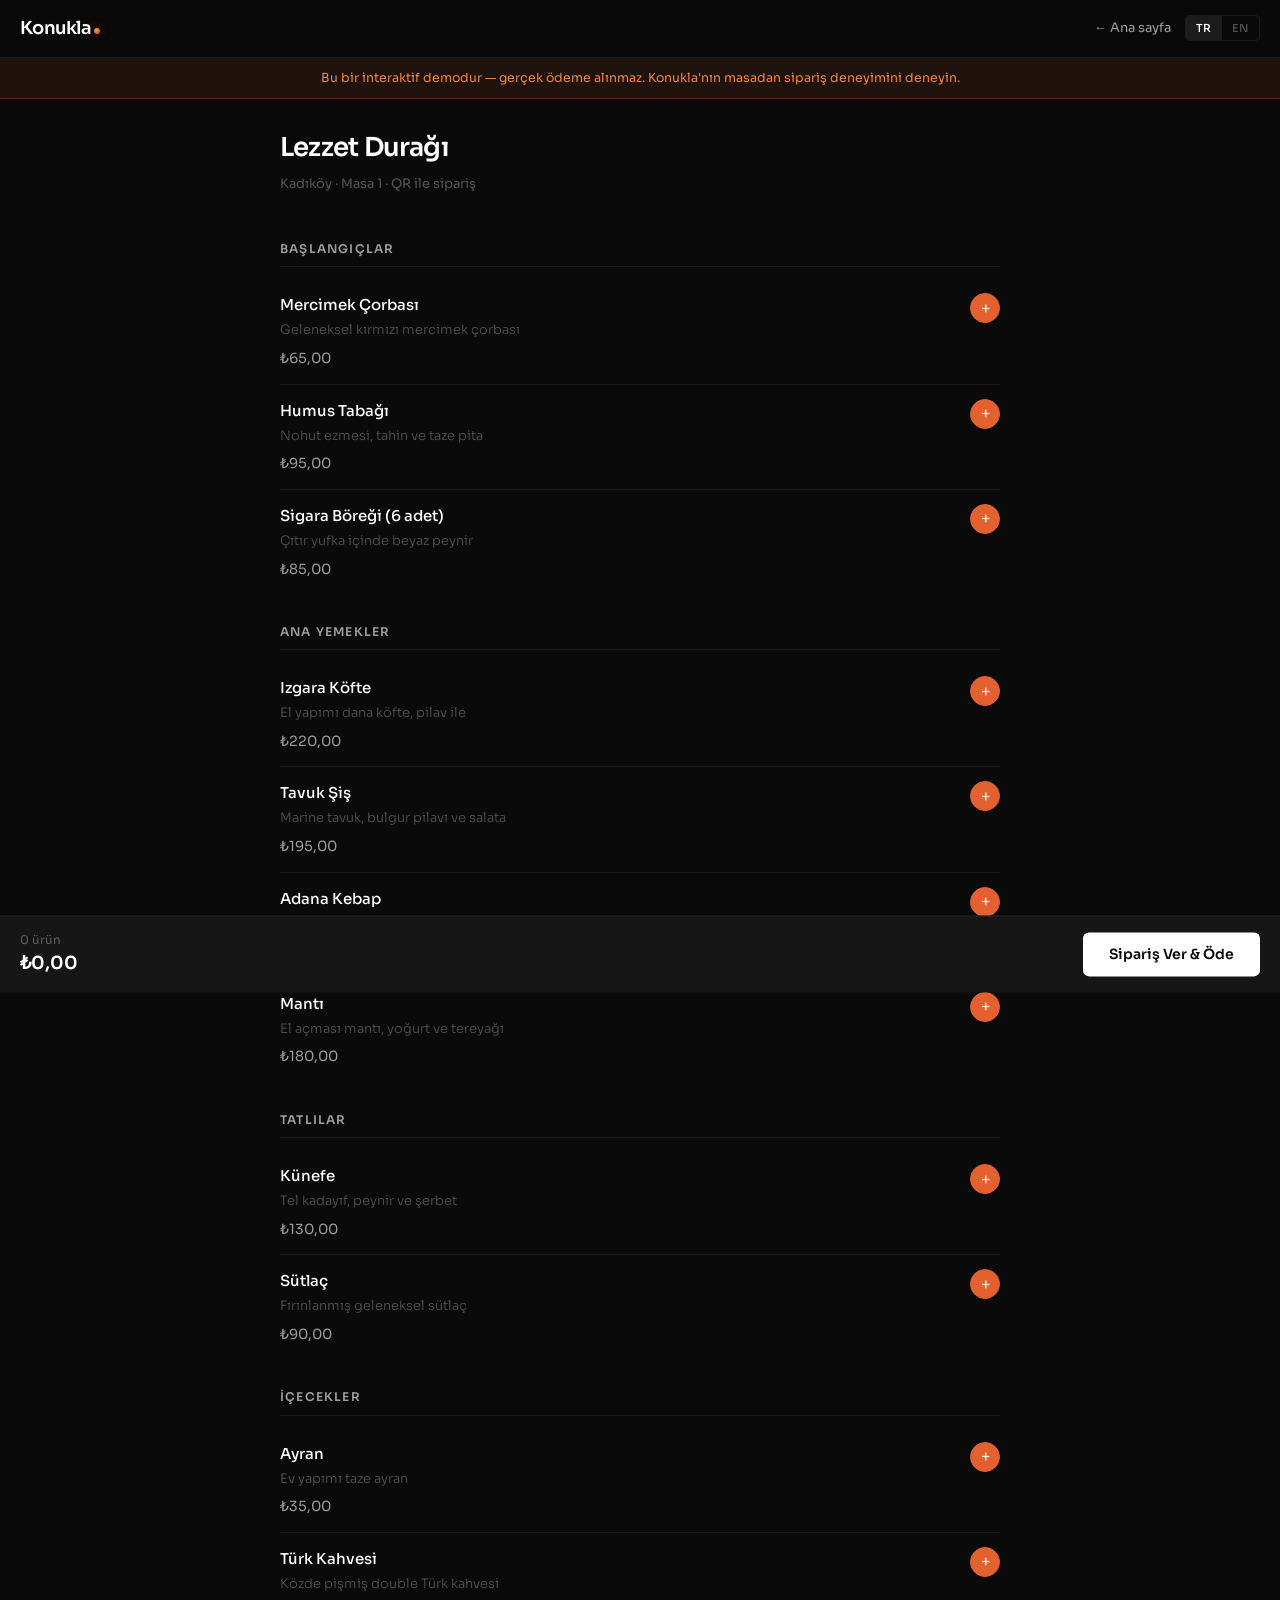
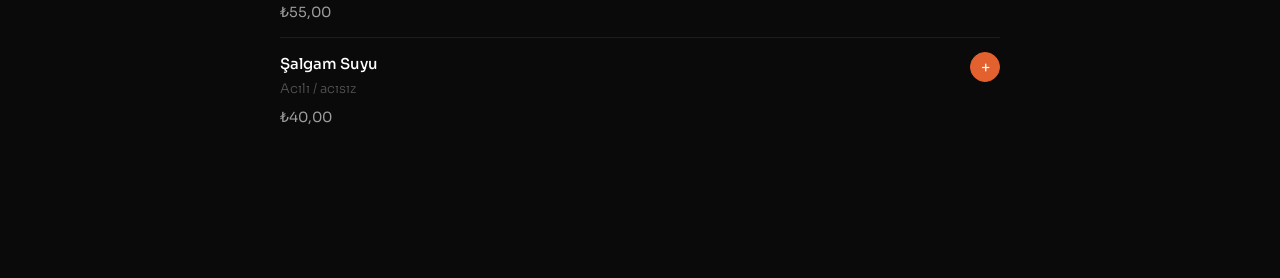
==== demo.html @ 65bc21c3 "feat: rebrand to orange-sphere theme + polish (logo, favicon, hero, CTAs) - New brand: orange accent" ====
<!DOCTYPE html>
<html lang="tr">
<head>
<meta charset="UTF-8">
<meta name="viewport" content="width=device-width, initial-scale=1.0">
<title>Demo Sipariş — Konukla</title>
<meta name="description" content="Konukla QR sipariş deneyimini canlı deneyin — menüye göz atın, sepete ekleyin, ödeme akışını görün.">
<link rel="icon" href="data:image/svg+xml,%3Csvg xmlns='http://www.w3.org/2000/svg' viewBox='0 0 100 100'%3E%3Cdefs%3E%3CradialGradient id='g' cx='40%25' cy='35%25'%3E%3Cstop offset='0%25' stop-color='%23F2A65A'/%3E%3Cstop offset='55%25' stop-color='%23E2612E'/%3E%3Cstop offset='100%25' stop-color='%23C9521F'/%3E%3C/radialGradient%3E%3C/defs%3E%3Crect width='100' height='100' rx='24' fill='%23241B16'/%3E%3Ccircle cx='50' cy='50' r='27' fill='url(%23g)'/%3E%3C/svg%3E">
<link rel="preconnect" href="https://fonts.googleapis.com">
<link href="https://fonts.googleapis.com/css2?family=Sora:wght@300;400;500;600&display=swap" rel="stylesheet">
<style>
  *, *::before, *::after { box-sizing: border-box; margin: 0; padding: 0; }
  :root {
    --bg:#0A0A0A; --bg-2:#111; --surface:#161616; --rule:rgba(255,255,255,0.08);
    --white:#fff; --off:rgba(255,255,255,0.6); --muted:rgba(255,255,255,0.30);
    --accent:#E2612E; --accent-l:#F0853F; --green:#28b463;
    --font:'Sora',-apple-system,sans-serif;
  }
  body { background:var(--bg); color:var(--white); font-family:var(--font); line-height:1.6; -webkit-font-smoothing:antialiased; padding-bottom:96px; }
  a { color:inherit; text-decoration:none; }
  .lang-hidden { display:none !important; }

  /* Top bar */
  .topbar { position:sticky; top:0; z-index:50; display:flex; align-items:center; justify-content:space-between; padding:14px 20px; background:rgba(10,10,10,0.92); backdrop-filter:blur(12px); border-bottom:1px solid var(--rule); }
  .topbar .brand { font-size:18px; font-weight:600; letter-spacing:-0.04em; }
  .topbar .brand::after { content:''; display:inline-block; width:6px; height:6px; border-radius:50%; margin-left:3px; background:radial-gradient(circle at 38% 32%, #F2A65A, #E2612E 55%, #C9521F); box-shadow:0 0 12px rgba(226,97,46,0.45); }
  .topbar .right { display:flex; align-items:center; gap:14px; }
  .topbar .home { font-size:13px; color:var(--off); }
  .lang-switcher { display:flex; border:1px solid var(--rule); border-radius:5px; overflow:hidden; }
  .lang-btn { padding:5px 10px; font-size:11px; font-weight:500; letter-spacing:.05em; cursor:pointer; color:var(--muted); background:transparent; border:none; font-family:var(--font); }
  .lang-btn.active { background:rgba(255,255,255,0.08); color:var(--white); }

  /* Demo banner */
  .demo-banner { background:rgba(226,97,46,0.10); border-bottom:1px solid rgba(226,97,46,0.3); color:var(--accent-l); font-size:12.5px; text-align:center; padding:10px 16px; font-weight:400; }

  /* Restaurant header */
  .resto { max-width:760px; margin:0 auto; padding:28px 20px 8px; }
  .resto h1 { font-size:26px; font-weight:600; letter-spacing:-0.03em; }
  .resto .meta { font-size:13px; color:var(--muted); margin-top:6px; }

  /* Menu */
  .menu { max-width:760px; margin:0 auto; padding:8px 20px 40px; }
  .cat { margin-top:28px; }
  .cat h2 { font-size:12px; font-weight:600; letter-spacing:.1em; text-transform:uppercase; color:var(--off); margin-bottom:12px; padding-bottom:8px; border-bottom:1px solid var(--rule); }
  .item { display:flex; align-items:flex-start; justify-content:space-between; gap:16px; padding:14px 0; border-bottom:1px solid var(--rule); }
  .item:last-child { border-bottom:none; }
  .item-info { flex:1; min-width:0; }
  .item-name { font-size:15px; font-weight:500; }
  .item-desc { font-size:13px; color:var(--muted); font-weight:300; margin-top:3px; }
  .item-price { font-size:14px; color:var(--off); margin-top:6px; }
  .item-add { display:flex; align-items:center; gap:8px; flex-shrink:0; }
  .qty-btn { width:30px; height:30px; border-radius:50%; border:1px solid var(--rule); background:transparent; color:var(--white); font-size:16px; cursor:pointer; display:flex; align-items:center; justify-content:center; transition:all .15s; font-family:var(--font); }
  .qty-btn:hover { border-color:var(--accent-l); color:var(--accent-l); }
  .qty-btn.add { background:var(--accent); border-color:var(--accent); }
  .qty-btn.add:hover { background:var(--accent-l); color:#fff; }
  .qty-val { min-width:18px; text-align:center; font-size:14px; font-weight:500; }
  .qty-zero .qty-val, .qty-zero .qty-minus { display:none; }

  /* Cart bar */
  .cartbar { position:fixed; bottom:0; left:0; right:0; z-index:60; background:var(--surface); border-top:1px solid var(--rule); padding:14px 20px; display:flex; align-items:center; justify-content:space-between; gap:16px; transform:translateY(120%); transition:transform .3s ease; }
  .cartbar.show { transform:translateY(0); }
  .cart-summary { font-size:14px; }
  .cart-summary .count { color:var(--muted); font-size:12px; }
  .cart-summary .total { font-size:18px; font-weight:600; }
  .btn-pay { background:var(--white); color:var(--bg); border:none; border-radius:6px; padding:13px 26px; font-family:var(--font); font-size:14px; font-weight:600; cursor:pointer; transition:background .15s; }
  .btn-pay:hover { background:rgba(255,255,255,.88); }

  /* Overlay (checkout + success) */
  .overlay { position:fixed; inset:0; z-index:100; background:rgba(0,0,0,.7); backdrop-filter:blur(4px); display:none; align-items:flex-end; justify-content:center; }
  .overlay.show { display:flex; }
  .sheet { background:var(--bg-2); border:1px solid var(--rule); border-bottom:none; border-radius:16px 16px 0 0; width:100%; max-width:480px; padding:24px 22px 32px; max-height:90vh; overflow-y:auto; }
  @media(min-width:520px){ .overlay{align-items:center;} .sheet{border-radius:16px; border-bottom:1px solid var(--rule);} }
  .sheet h3 { font-size:18px; font-weight:600; margin-bottom:4px; }
  .sheet .sub { font-size:13px; color:var(--muted); margin-bottom:18px; }
  .line { display:flex; justify-content:space-between; font-size:14px; padding:8px 0; border-bottom:1px solid var(--rule); color:var(--off); }
  .line .n { color:var(--white); }
  .line-total { display:flex; justify-content:space-between; font-size:17px; font-weight:600; padding:14px 0 4px; }
  .field { margin-top:14px; }
  .field label { font-size:12px; color:var(--muted); display:block; margin-bottom:6px; }
  .field input { width:100%; padding:12px 14px; border:1px solid var(--rule); border-radius:6px; background:rgba(255,255,255,.04); color:var(--white); font-family:var(--font); font-size:14px; outline:none; }
  .field input:focus { border-color:rgba(255,255,255,.25); }
  .row2 { display:grid; grid-template-columns:1fr 1fr; gap:12px; }
  .pay-note { font-size:11.5px; color:var(--muted); margin-top:14px; text-align:center; }
  .close-x { float:right; background:none; border:none; color:var(--muted); font-size:22px; cursor:pointer; line-height:1; }
  .success-mark { width:64px; height:64px; border-radius:50%; background:rgba(40,180,99,.12); display:flex; align-items:center; justify-content:center; margin:6px auto 16px; }
  .success-center { text-align:center; }
  .order-no { font-size:13px; color:var(--muted); margin-top:6px; }
  .btn-ghost-full { display:block; width:100%; margin-top:20px; padding:13px; border:1px solid var(--rule); border-radius:6px; background:transparent; color:var(--off); font-family:var(--font); font-size:14px; cursor:pointer; }
  .btn-ghost-full:hover { color:var(--white); border-color:rgba(255,255,255,.3); }
</style>
</head>
<body>

<div class="topbar">
  <a href="/" class="brand">Konukla</a>
  <div class="right">
    <a href="/" class="home"><span class="tr-text">← Ana sayfa</span><span class="en-text lang-hidden">← Home</span></a>
    <div class="lang-switcher">
      <button class="lang-btn active" onclick="setLang('tr')">TR</button>
      <button class="lang-btn" onclick="setLang('en')">EN</button>
    </div>
  </div>
</div>

<div class="demo-banner">
  <span class="tr-text">Bu bir interaktif demodur — gerçek ödeme alınmaz. Konukla'nın masadan sipariş deneyimini deneyin.</span>
  <span class="en-text lang-hidden">This is an interactive demo — no real payment is charged. Try Konukla's at-table ordering experience.</span>
</div>

<div class="resto">
  <h1>Lezzet Durağı</h1>
  <div class="meta">
    <span class="tr-text">Kadıköy · Masa 1 · QR ile sipariş</span>
    <span class="en-text lang-hidden">Kadıköy · Table 1 · Order via QR</span>
  </div>
</div>

<div class="menu" id="menu"></div>

<!-- Cart bar -->
<div class="cartbar" id="cartbar">
  <div class="cart-summary">
    <div class="count"><span id="cart-count">0</span> <span class="tr-text">ürün</span><span class="en-text lang-hidden">items</span></div>
    <div class="total">₺<span id="cart-total">0,00</span></div>
  </div>
  <button class="btn-pay" onclick="openCheckout()">
    <span class="tr-text">Sipariş Ver & Öde</span><span class="en-text lang-hidden">Order & Pay</span>
  </button>
</div>

<!-- Checkout overlay -->
<div class="overlay" id="checkout-overlay">
  <div class="sheet">
    <button class="close-x" onclick="closeCheckout()">×</button>
    <h3><span class="tr-text">Sipariş Özeti</span><span class="en-text lang-hidden">Order Summary</span></h3>
    <div class="sub"><span class="tr-text">Lezzet Durağı · Masa 1</span><span class="en-text lang-hidden">Lezzet Durağı · Table 1</span></div>
    <div id="checkout-lines"></div>
    <div class="line-total">
      <span class="tr-text">Toplam</span><span class="en-text lang-hidden">Total</span>
      <span>₺<span id="checkout-total">0,00</span></span>
    </div>

    <div class="field">
      <label><span class="tr-text">Kart Numarası</span><span class="en-text lang-hidden">Card Number</span></label>
      <input type="text" inputmode="numeric" placeholder="5528 7900 0000 0008" maxlength="19" id="card-no">
    </div>
    <div class="row2">
      <div class="field"><label><span class="tr-text">Son Kullanma</span><span class="en-text lang-hidden">Expiry</span></label><input type="text" placeholder="12/30" maxlength="5"></div>
      <div class="field"><label>CVC</label><input type="text" inputmode="numeric" placeholder="123" maxlength="4"></div>
    </div>

    <button class="btn-pay" style="width:100%;margin-top:18px" onclick="completePayment()">
      <span class="tr-text">Ödemeyi Tamamla</span><span class="en-text lang-hidden">Complete Payment</span>
    </button>
    <p class="pay-note">
      <span class="tr-text">🔒 Gerçek üretimde ödemeler iyzico ile güvenle alınır. Bu demoda kart bilgisi işlenmez.</span>
      <span class="en-text lang-hidden">🔒 In production, payments are secured by iyzico. No card data is processed in this demo.</span>
    </p>
  </div>
</div>

<!-- Success overlay -->
<div class="overlay" id="success-overlay">
  <div class="sheet success-center">
    <div class="success-mark">
      <svg width="30" height="30" viewBox="0 0 20 20" fill="#28b463"><path fill-rule="evenodd" d="M10 18a8 8 0 100-16 8 8 0 000 16zm3.707-9.293a1 1 0 00-1.414-1.414L9 10.586 7.707 9.293a1 1 0 00-1.414 1.414l2 2a1 1 0 001.414 0l4-4z" clip-rule="evenodd"/></svg>
    </div>
    <h3><span class="tr-text">Siparişiniz alındı!</span><span class="en-text lang-hidden">Order received!</span></h3>
    <p class="sub" style="margin-bottom:4px"><span class="tr-text">Sipariş mutfağa iletildi. Afiyet olsun.</span><span class="en-text lang-hidden">Your order has been sent to the kitchen. Enjoy!</span></p>
    <p class="order-no"><span class="tr-text">Sipariş No</span><span class="en-text lang-hidden">Order No</span>: #<span id="order-no"></span></p>
    <button class="btn-ghost-full" onclick="resetDemo()">
      <span class="tr-text">Demoyu yeniden başlat</span><span class="en-text lang-hidden">Restart demo</span>
    </button>
    <a href="/" class="btn-ghost-full" style="text-decoration:none;text-align:center">
      <span class="tr-text">Ana sayfaya dön</span><span class="en-text lang-hidden">Back to home</span>
    </a>
  </div>
</div>

<script>
  const MENU = [
    { id:1, cat:'Başlangıçlar', catEn:'Starters', tr:'Mercimek Çorbası', en:'Lentil Soup', dTr:'Geleneksel kırmızı mercimek çorbası', dEn:'Traditional red lentil soup', price:65 },
    { id:2, cat:'Başlangıçlar', catEn:'Starters', tr:'Humus Tabağı', en:'Hummus Plate', dTr:'Nohut ezmesi, tahin ve taze pita', dEn:'Chickpea purée, tahini and fresh pita', price:95 },
    { id:3, cat:'Başlangıçlar', catEn:'Starters', tr:'Sigara Böreği (6 adet)', en:'Cheese Rolls (6 pcs)', dTr:'Çıtır yufka içinde beyaz peynir', dEn:'Crispy pastry with white cheese', price:85 },
    { id:4, cat:'Ana Yemekler', catEn:'Mains', tr:'Izgara Köfte', en:'Grilled Meatballs', dTr:'El yapımı dana köfte, pilav ile', dEn:'Handmade beef meatballs with rice', price:220 },
    { id:5, cat:'Ana Yemekler', catEn:'Mains', tr:'Tavuk Şiş', en:'Chicken Skewer', dTr:'Marine tavuk, bulgur pilavı ve salata', dEn:'Marinated chicken, bulgur and salad', price:195 },
    { id:6, cat:'Ana Yemekler', catEn:'Mains', tr:'Adana Kebap', en:'Adana Kebab', dTr:'Acılı el kıyması kebap, lavaş ile', dEn:'Spicy hand-minced kebab with lavash', price:260 },
    { id:7, cat:'Ana Yemekler', catEn:'Mains', tr:'Mantı', en:'Turkish Dumplings', dTr:'El açması mantı, yoğurt ve tereyağı', dEn:'Handmade dumplings, yogurt and butter', price:180 },
    { id:8, cat:'Tatlılar', catEn:'Desserts', tr:'Künefe', en:'Künefe', dTr:'Tel kadayıf, peynir ve şerbet', dEn:'Shredded pastry, cheese and syrup', price:130 },
    { id:9, cat:'Tatlılar', catEn:'Desserts', tr:'Sütlaç', en:'Rice Pudding', dTr:'Fırınlanmış geleneksel sütlaç', dEn:'Oven-baked traditional rice pudding', price:90 },
    { id:10, cat:'İçecekler', catEn:'Drinks', tr:'Ayran', en:'Ayran', dTr:'Ev yapımı taze ayran', dEn:'Homemade fresh ayran', price:35 },
    { id:11, cat:'İçecekler', catEn:'Drinks', tr:'Türk Kahvesi', en:'Turkish Coffee', dTr:'Közde pişmiş double Türk kahvesi', dEn:'Double Turkish coffee', price:55 },
    { id:12, cat:'İçecekler', catEn:'Drinks', tr:'Şalgam Suyu', en:'Şalgam Juice', dTr:'Acılı / acısız', dEn:'Spicy / mild', price:40 },
  ];

  let lang = 'tr';
  const cart = {}; // id -> qty

  const fmt = (n) => n.toFixed(2).replace('.', ',');

  function renderMenu() {
    const cats = [...new Set(MENU.map(m => m.cat))];
    const el = document.getElementById('menu');
    el.innerHTML = cats.map(cat => {
      const items = MENU.filter(m => m.cat === cat);
      const catEn = items[0].catEn;
      return `<div class="cat">
        <h2><span class="tr-text">${cat}</span><span class="en-text lang-hidden">${catEn}</span></h2>
        ${items.map(m => `
          <div class="item">
            <div class="item-info">
              <div class="item-name"><span class="tr-text">${m.tr}</span><span class="en-text lang-hidden">${m.en}</span></div>
              <div class="item-desc"><span class="tr-text">${m.dTr}</span><span class="en-text lang-hidden">${m.dEn}</span></div>
              <div class="item-price">₺${fmt(m.price)}</div>
            </div>
            <div class="item-add qty-zero" id="add-${m.id}">
              <button class="qty-btn qty-minus" onclick="changeQty(${m.id},-1)">−</button>
              <span class="qty-val">0</span>
              <button class="qty-btn add" onclick="changeQty(${m.id},1)">+</button>
            </div>
          </div>`).join('')}
      </div>`;
    }).join('');
    applyLang();
  }

  function changeQty(id, delta) {
    cart[id] = Math.max(0, (cart[id] || 0) + delta);
    if (cart[id] === 0) delete cart[id];
    const wrap = document.getElementById('add-' + id);
    const qty = cart[id] || 0;
    wrap.querySelector('.qty-val').textContent = qty;
    wrap.classList.toggle('qty-zero', qty === 0);
    renderCart();
  }

  function cartItems() { return Object.keys(cart).map(id => ({ m: MENU.find(x => x.id == id), qty: cart[id] })); }
  function cartTotal() { return cartItems().reduce((s, x) => s + x.m.price * x.qty, 0); }
  function cartCount() { return cartItems().reduce((s, x) => s + x.qty, 0); }

  function renderCart() {
    const count = cartCount();
    document.getElementById('cart-count').textContent = count;
    document.getElementById('cart-total').textContent = fmt(cartTotal());
    document.getElementById('cartbar').classList.toggle('show', count > 0);
  }

  function openCheckout() {
    const lines = cartItems().map(x => `<div class="line"><span class="n">${x.qty}× <span class="tr-text">${x.m.tr}</span><span class="en-text lang-hidden">${x.m.en}</span></span><span>₺${fmt(x.m.price * x.qty)}</span></div>`).join('');
    document.getElementById('checkout-lines').innerHTML = lines;
    document.getElementById('checkout-total').textContent = fmt(cartTotal());
    document.getElementById('checkout-overlay').classList.add('show');
    applyLang();
  }
  function closeCheckout() { document.getElementById('checkout-overlay').classList.remove('show'); }

  function completePayment() {
    closeCheckout();
    document.getElementById('order-no').textContent = Math.floor(100000 + Math.random() * 900000);
    document.getElementById('success-overlay').classList.add('show');
  }

  function resetDemo() {
    Object.keys(cart).forEach(k => delete cart[k]);
    document.getElementById('success-overlay').classList.remove('show');
    renderMenu();
    renderCart();
  }

  function setLang(l) {
    lang = l; document.documentElement.lang = l;
    document.querySelectorAll('.lang-btn').forEach(b => b.classList.toggle('active', b.textContent.toLowerCase() === l));
    applyLang();
  }
  function applyLang() {
    document.querySelectorAll('.tr-text').forEach(e => e.classList.toggle('lang-hidden', lang === 'en'));
    document.querySelectorAll('.en-text').forEach(e => e.classList.toggle('lang-hidden', lang === 'tr'));
  }

  renderMenu();
  renderCart();
</script>
</body>
</html>
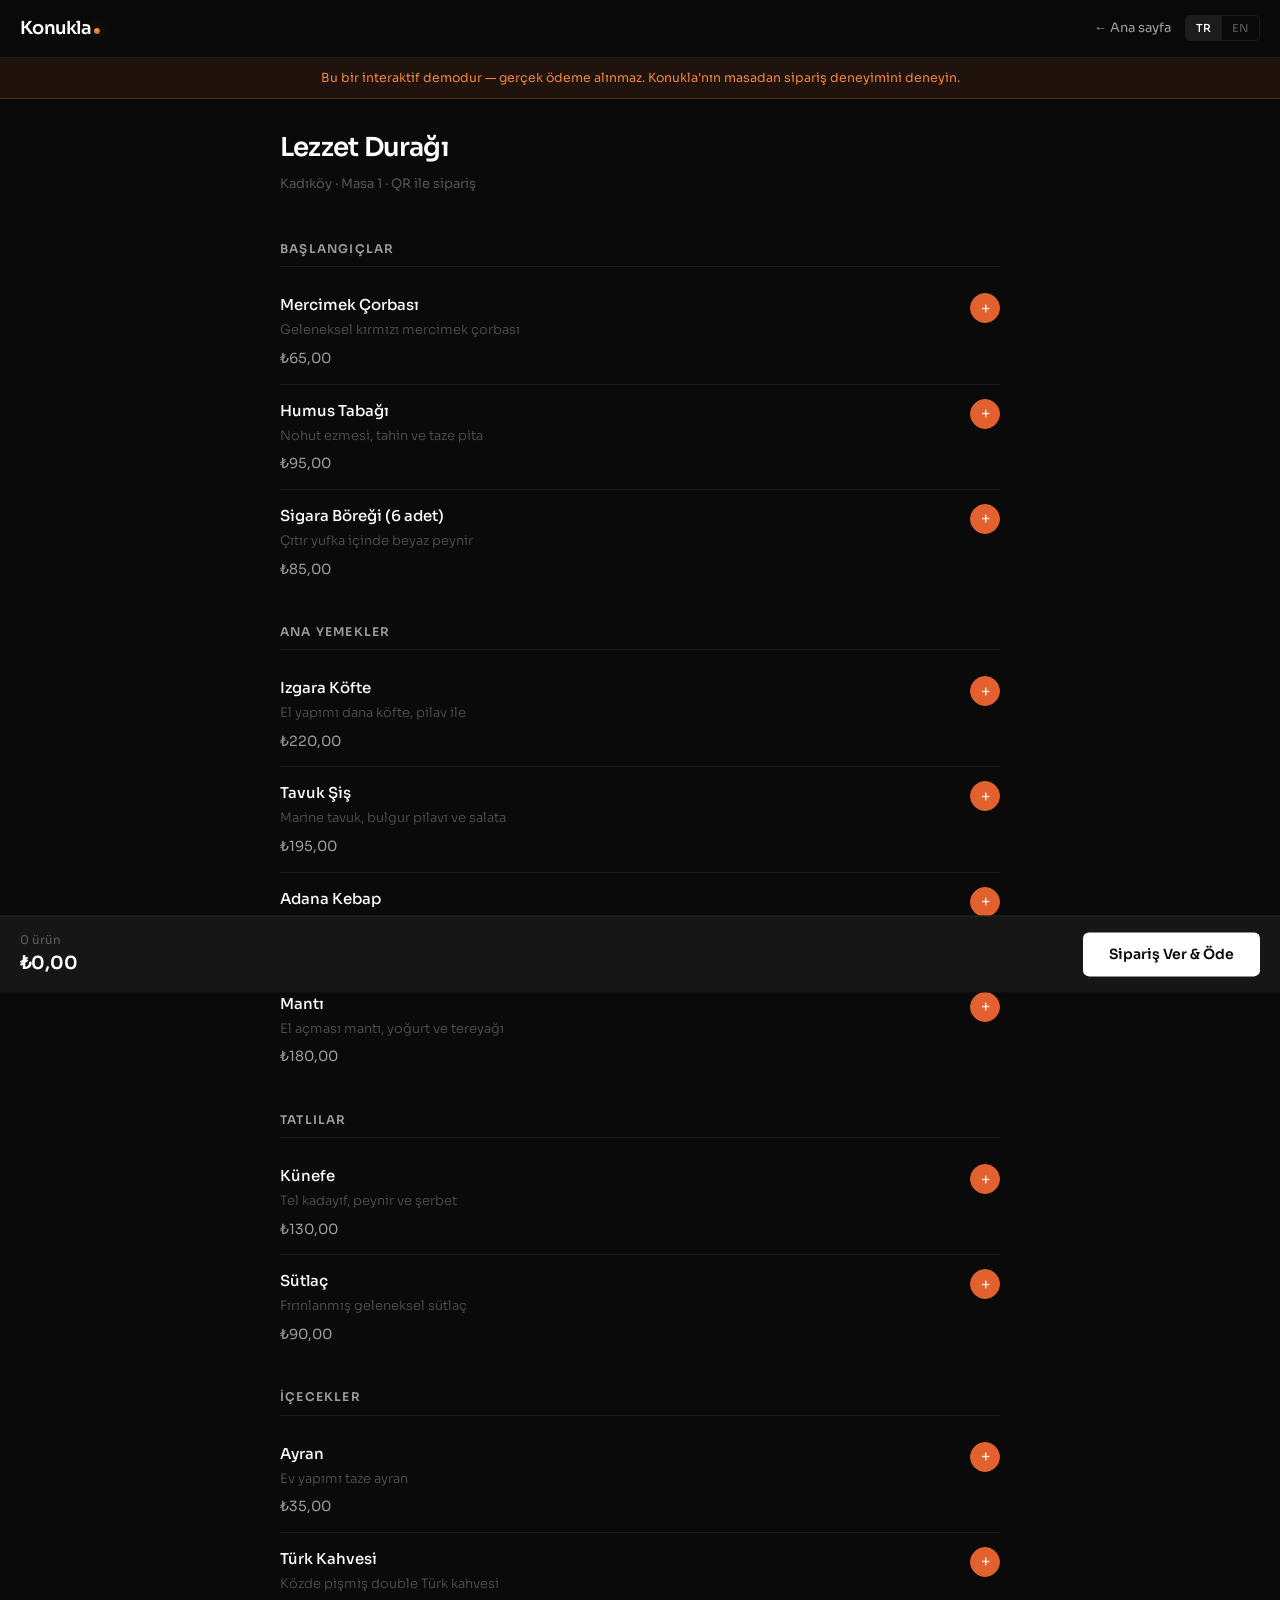
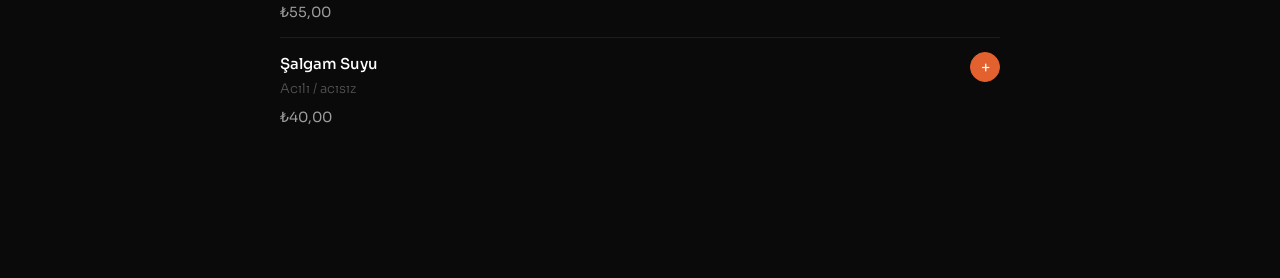
==== commit 45f5da7f: "feat: integrate official brand SVG assets (favicon, icons, OG) - Add assets/ with the official Konuk" ====
--- a/demo.html
+++ b/demo.html
@@ -5,7 +5,7 @@
 <meta name="viewport" content="width=device-width, initial-scale=1.0">
 <title>Demo Sipariş — Konukla</title>
 <meta name="description" content="Konukla QR sipariş deneyimini canlı deneyin — menüye göz atın, sepete ekleyin, ödeme akışını görün.">
-<link rel="icon" href="data:image/svg+xml,%3Csvg xmlns='http://www.w3.org/2000/svg' viewBox='0 0 100 100'%3E%3Cdefs%3E%3CradialGradient id='g' cx='40%25' cy='35%25'%3E%3Cstop offset='0%25' stop-color='%23F2A65A'/%3E%3Cstop offset='55%25' stop-color='%23E2612E'/%3E%3Cstop offset='100%25' stop-color='%23C9521F'/%3E%3C/radialGradient%3E%3C/defs%3E%3Crect width='100' height='100' rx='24' fill='%23241B16'/%3E%3Ccircle cx='50' cy='50' r='27' fill='url(%23g)'/%3E%3C/svg%3E">
+<link rel="icon" type="image/svg+xml" href="/assets/konukla-favicon.svg">
 <link rel="preconnect" href="https://fonts.googleapis.com">
 <link href="https://fonts.googleapis.com/css2?family=Sora:wght@300;400;500;600&display=swap" rel="stylesheet">
 <style>
@@ -23,7 +23,7 @@
   /* Top bar */
   .topbar { position:sticky; top:0; z-index:50; display:flex; align-items:center; justify-content:space-between; padding:14px 20px; background:rgba(10,10,10,0.92); backdrop-filter:blur(12px); border-bottom:1px solid var(--rule); }
   .topbar .brand { font-size:18px; font-weight:600; letter-spacing:-0.04em; }
-  .topbar .brand::after { content:''; display:inline-block; width:6px; height:6px; border-radius:50%; margin-left:3px; background:radial-gradient(circle at 38% 32%, #F2A65A, #E2612E 55%, #C9521F); box-shadow:0 0 12px rgba(226,97,46,0.45); }
+  .topbar .brand::after { content:''; display:inline-block; width:6px; height:6px; border-radius:50%; margin-left:3px; background:radial-gradient(circle at 35% 32%, #F0A35E, #E2592B 78%); box-shadow:0 0 12px rgba(240,163,94,0.4); }
   .topbar .right { display:flex; align-items:center; gap:14px; }
   .topbar .home { font-size:13px; color:var(--off); }
   .lang-switcher { display:flex; border:1px solid var(--rule); border-radius:5px; overflow:hidden; }
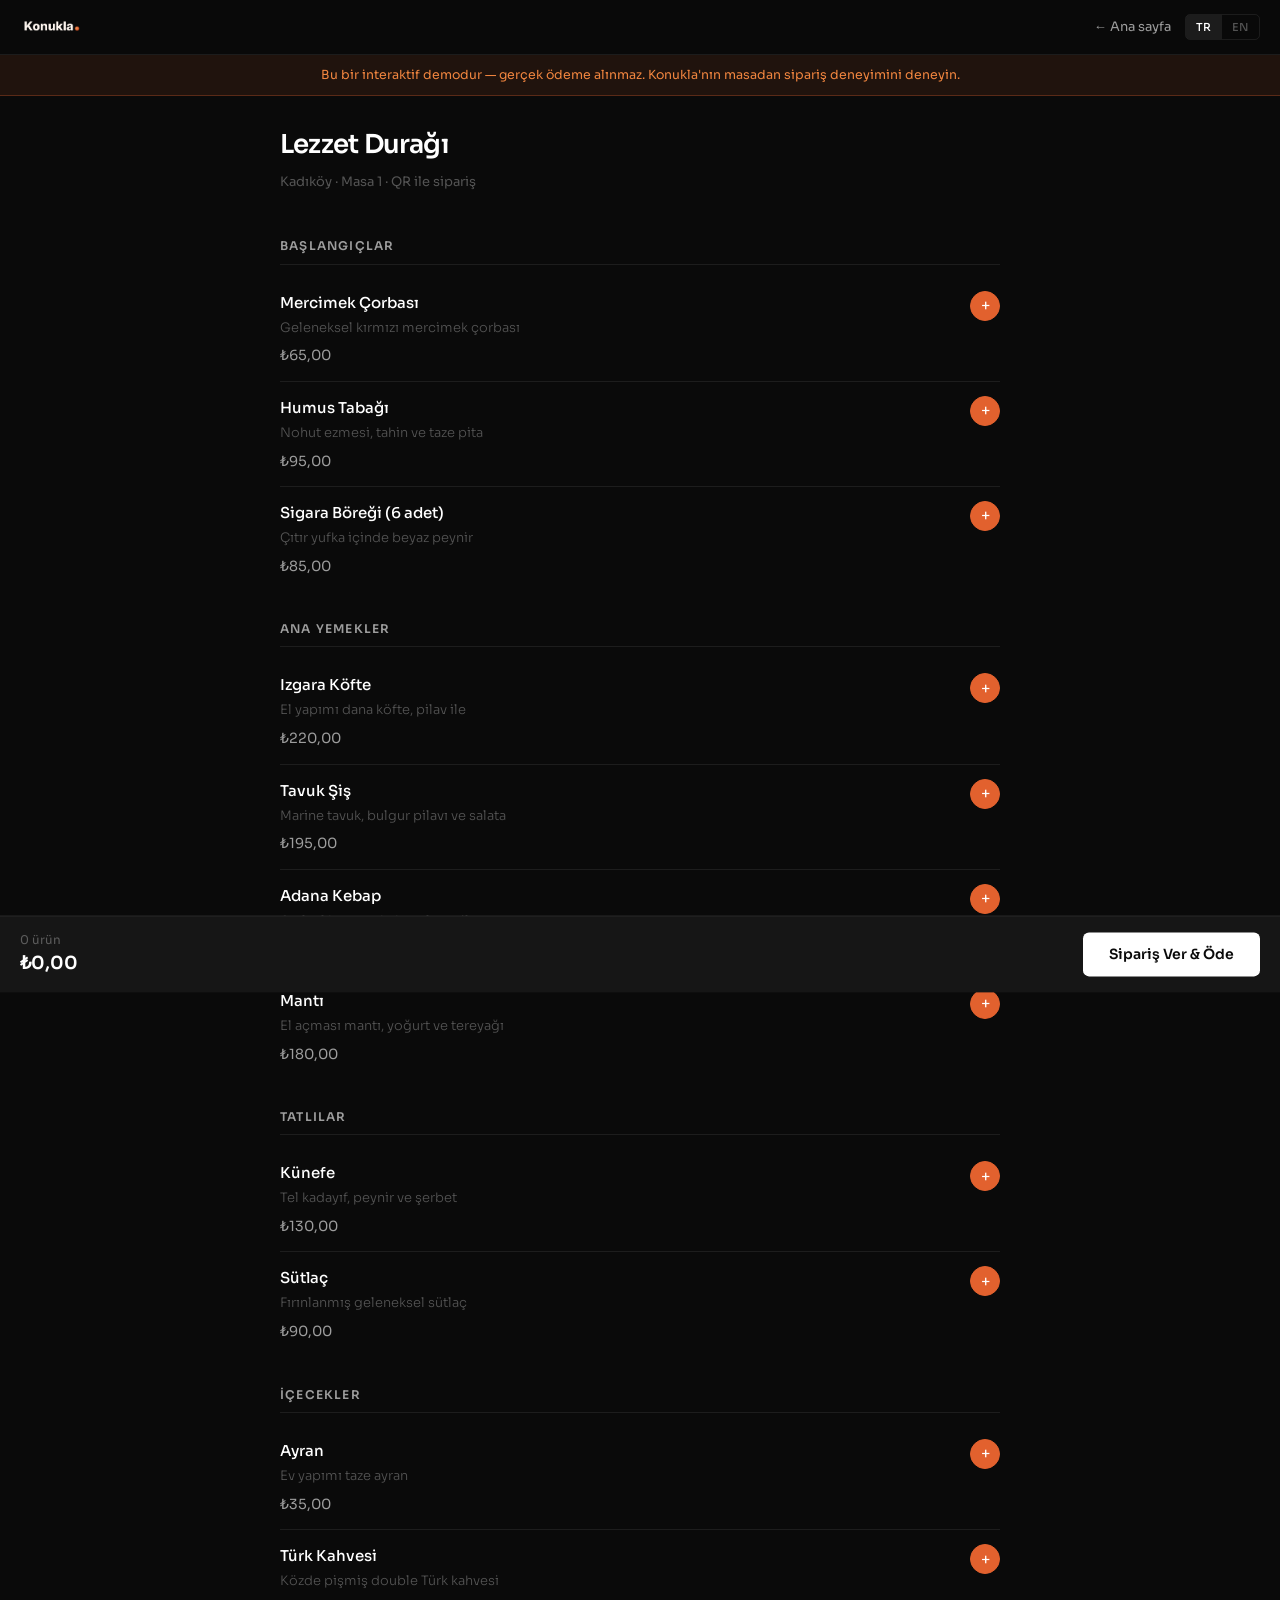
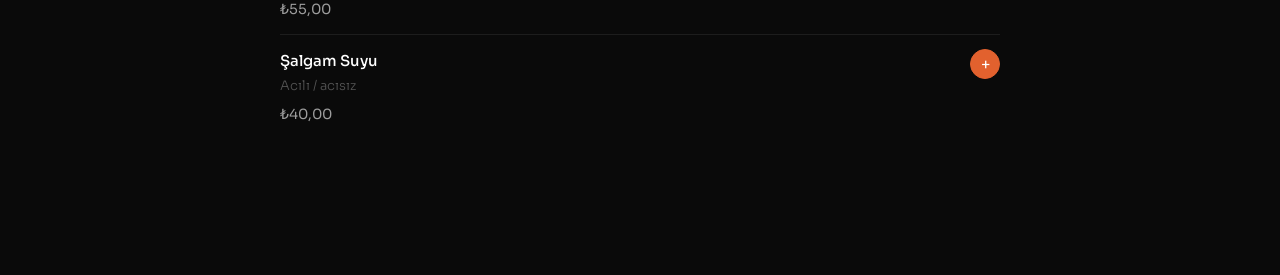
==== commit a8127d25: "feat: use official PNG wordmark logo + raster icons (real assets) - Nav, footer, demo topbar, and al" ====
--- a/demo.html
+++ b/demo.html
@@ -22,8 +22,8 @@
 
   /* Top bar */
   .topbar { position:sticky; top:0; z-index:50; display:flex; align-items:center; justify-content:space-between; padding:14px 20px; background:rgba(10,10,10,0.92); backdrop-filter:blur(12px); border-bottom:1px solid var(--rule); }
-  .topbar .brand { font-size:18px; font-weight:600; letter-spacing:-0.04em; }
-  .topbar .brand::after { content:''; display:inline-block; width:6px; height:6px; border-radius:50%; margin-left:3px; background:radial-gradient(circle at 35% 32%, #F0A35E, #E2592B 78%); box-shadow:0 0 12px rgba(240,163,94,0.4); }
+  .topbar .brand { display:flex; align-items:center; }
+  .topbar .brand img { height:20px; width:auto; display:block; }
   .topbar .right { display:flex; align-items:center; gap:14px; }
   .topbar .home { font-size:13px; color:var(--off); }
   .lang-switcher { display:flex; border:1px solid var(--rule); border-radius:5px; overflow:hidden; }
@@ -92,12 +92,12 @@
 <body>
 
 <div class="topbar">
-  <a href="/" class="brand">Konukla</a>
+  <a href="/" class="brand" aria-label="Konukla"><img src="/assets/konukla-logo-on-dark.png" alt="Konukla"></a>
   <div class="right">
     <a href="/" class="home"><span class="tr-text">← Ana sayfa</span><span class="en-text lang-hidden">← Home</span></a>
     <div class="lang-switcher">
-      <button class="lang-btn active" onclick="setLang('tr')">TR</button>
-      <button class="lang-btn" onclick="setLang('en')">EN</button>
+      <button class="lang-btn active" onclick="setLang('tr')" aria-label="Türkçe">TR</button>
+      <button class="lang-btn" onclick="setLang('en')" aria-label="English">EN</button>
     </div>
   </div>
 </div>
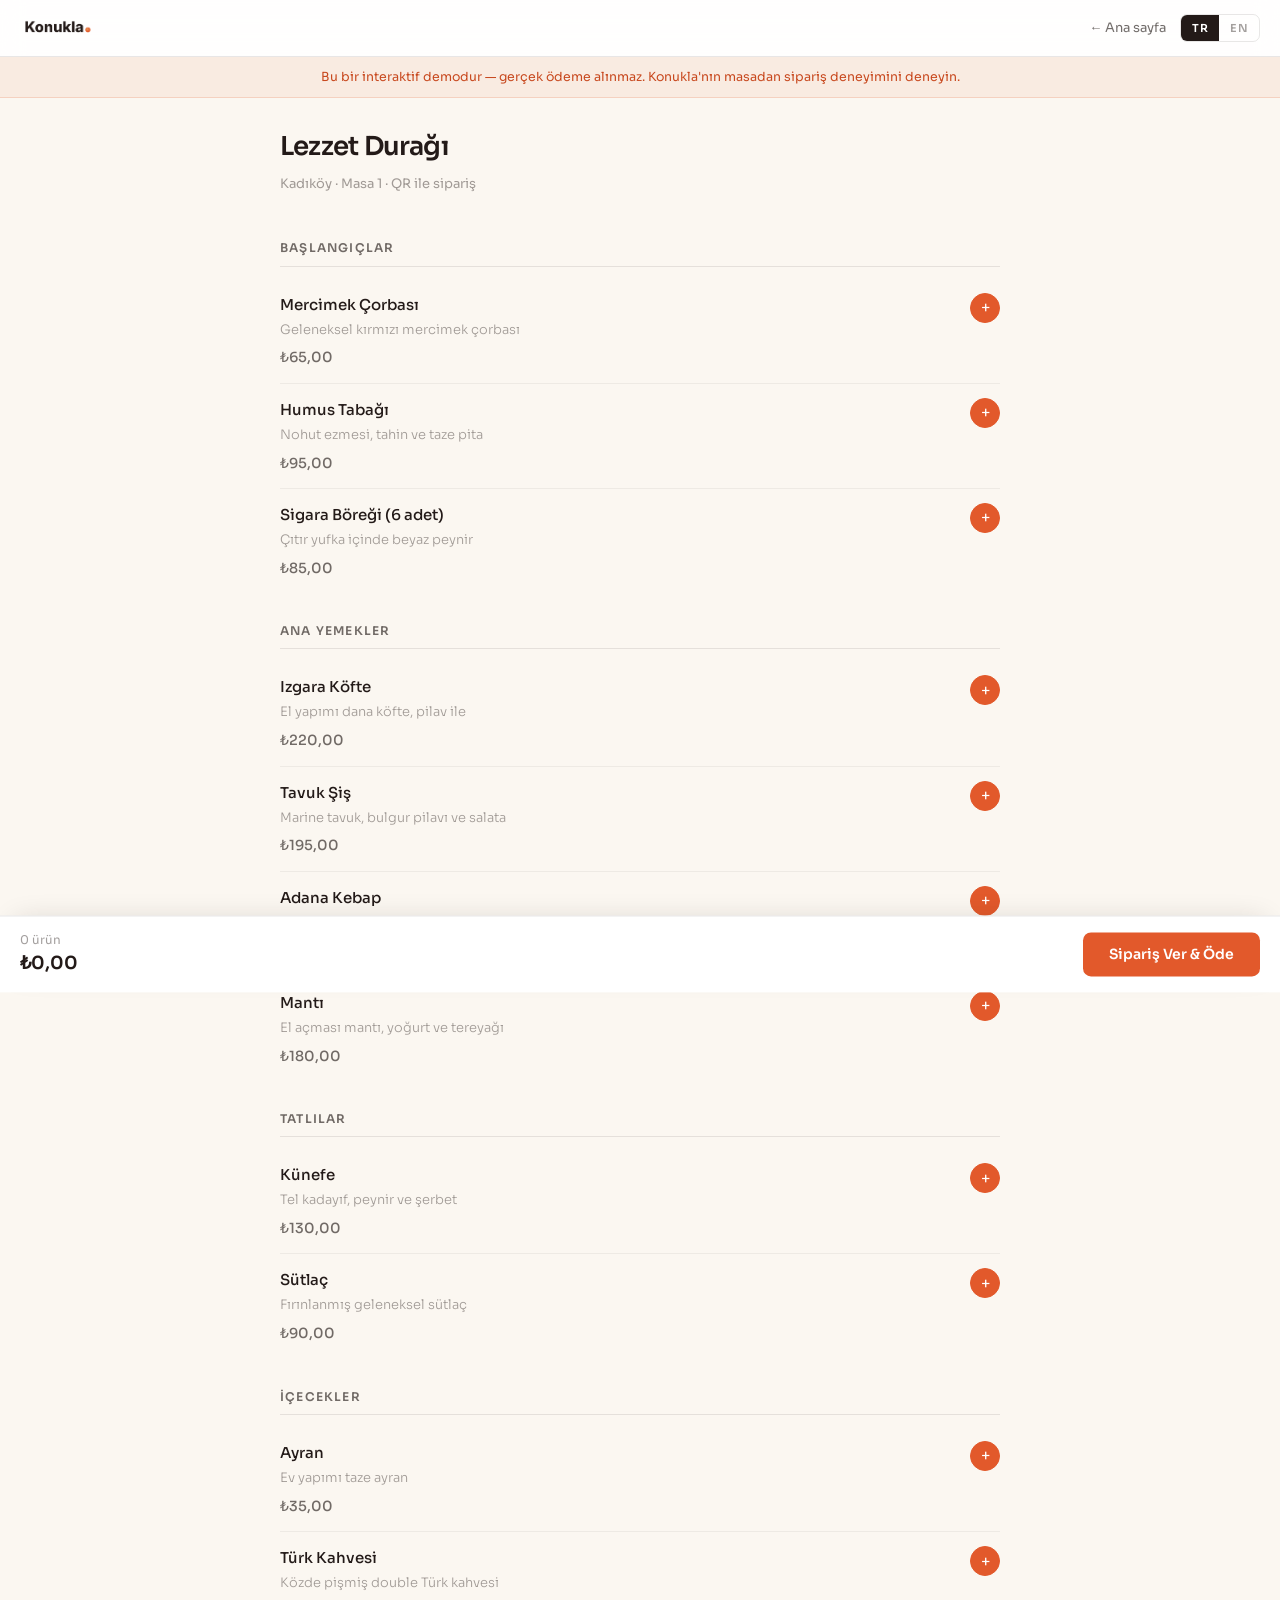
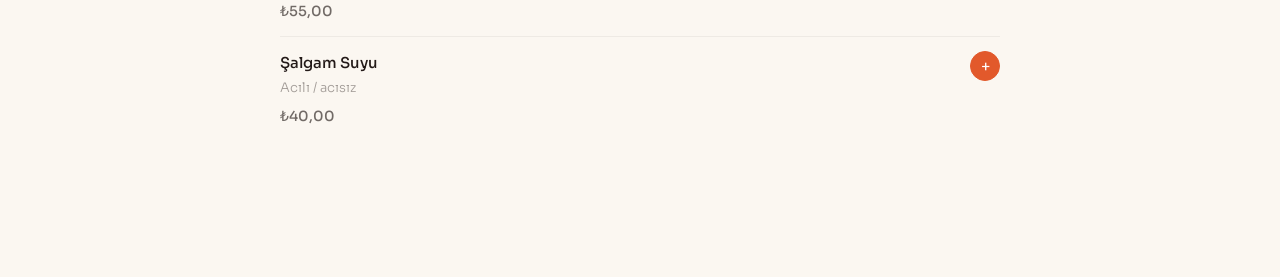
==== commit 5a865a81: "redesign: restyle demo.html to light theme Match the homepage light theme (cream/ink/terracotta): li" ====
--- a/demo.html
+++ b/demo.html
@@ -11,27 +11,30 @@
 <style>
   *, *::before, *::after { box-sizing: border-box; margin: 0; padding: 0; }
   :root {
-    --bg:#0A0A0A; --bg-2:#111; --surface:#161616; --rule:rgba(255,255,255,0.08);
-    --white:#fff; --off:rgba(255,255,255,0.6); --muted:rgba(255,255,255,0.30);
-    --accent:#E2612E; --accent-l:#F0853F; --green:#28b463;
+    --bg:#FFFFFF; --cream:#FBF7F1; --cream-2:#F4ECE2;
+    --ink:#231A18; --ink-soft:rgba(35,26,24,0.64); --muted:rgba(35,26,24,0.42);
+    --rule:rgba(35,26,24,0.10); --rule-2:rgba(35,26,24,0.06);
+    --accent:#E2592B; --accent-d:#C8491F; --accent-l:#F0A35E; --green:#2E8B57;
+    --shadow:0 20px 50px -24px rgba(35,26,24,0.30);
     --font:'Sora',-apple-system,sans-serif;
   }
-  body { background:var(--bg); color:var(--white); font-family:var(--font); line-height:1.6; -webkit-font-smoothing:antialiased; padding-bottom:96px; }
+  body { background:var(--cream); color:var(--ink); font-family:var(--font); line-height:1.6; -webkit-font-smoothing:antialiased; padding-bottom:96px; }
   a { color:inherit; text-decoration:none; }
   .lang-hidden { display:none !important; }
 
   /* Top bar */
-  .topbar { position:sticky; top:0; z-index:50; display:flex; align-items:center; justify-content:space-between; padding:14px 20px; background:rgba(10,10,10,0.92); backdrop-filter:blur(12px); border-bottom:1px solid var(--rule); }
+  .topbar { position:sticky; top:0; z-index:50; display:flex; align-items:center; justify-content:space-between; padding:14px 20px; background:rgba(255,255,255,0.88); backdrop-filter:blur(12px); border-bottom:1px solid var(--rule); }
   .topbar .brand { display:flex; align-items:center; }
-  .topbar .brand img { height:20px; width:auto; display:block; }
+  .topbar .brand img { height:24px; width:auto; display:block; }
   .topbar .right { display:flex; align-items:center; gap:14px; }
-  .topbar .home { font-size:13px; color:var(--off); }
-  .lang-switcher { display:flex; border:1px solid var(--rule); border-radius:5px; overflow:hidden; }
-  .lang-btn { padding:5px 10px; font-size:11px; font-weight:500; letter-spacing:.05em; cursor:pointer; color:var(--muted); background:transparent; border:none; font-family:var(--font); }
-  .lang-btn.active { background:rgba(255,255,255,0.08); color:var(--white); }
+  .topbar .home { font-size:13px; color:var(--ink-soft); }
+  .topbar .home:hover { color:var(--accent-d); }
+  .lang-switcher { display:flex; border:1px solid var(--rule); border-radius:7px; overflow:hidden; }
+  .lang-btn { padding:6px 11px; font-size:11px; font-weight:600; letter-spacing:.04em; cursor:pointer; color:var(--muted); background:transparent; border:none; font-family:var(--font); }
+  .lang-btn.active { background:var(--ink); color:#fff; }
 
   /* Demo banner */
-  .demo-banner { background:rgba(226,97,46,0.10); border-bottom:1px solid rgba(226,97,46,0.3); color:var(--accent-l); font-size:12.5px; text-align:center; padding:10px 16px; font-weight:400; }
+  .demo-banner { background:rgba(226,89,43,0.08); border-bottom:1px solid rgba(226,89,43,0.18); color:var(--accent-d); font-size:12.5px; text-align:center; padding:10px 16px; font-weight:400; }
 
   /* Restaurant header */
   .resto { max-width:760px; margin:0 auto; padding:28px 20px 8px; }
@@ -41,58 +44,60 @@
   /* Menu */
   .menu { max-width:760px; margin:0 auto; padding:8px 20px 40px; }
   .cat { margin-top:28px; }
-  .cat h2 { font-size:12px; font-weight:600; letter-spacing:.1em; text-transform:uppercase; color:var(--off); margin-bottom:12px; padding-bottom:8px; border-bottom:1px solid var(--rule); }
-  .item { display:flex; align-items:flex-start; justify-content:space-between; gap:16px; padding:14px 0; border-bottom:1px solid var(--rule); }
+  .cat h2 { font-size:12px; font-weight:600; letter-spacing:.1em; text-transform:uppercase; color:var(--ink-soft); margin-bottom:12px; padding-bottom:8px; border-bottom:1px solid var(--rule); }
+  .item { display:flex; align-items:flex-start; justify-content:space-between; gap:16px; padding:14px 0; border-bottom:1px solid var(--rule-2); }
   .item:last-child { border-bottom:none; }
   .item-info { flex:1; min-width:0; }
   .item-name { font-size:15px; font-weight:500; }
   .item-desc { font-size:13px; color:var(--muted); font-weight:300; margin-top:3px; }
-  .item-price { font-size:14px; color:var(--off); margin-top:6px; }
+  .item-price { font-size:14px; color:var(--ink-soft); margin-top:6px; font-weight:500; }
   .item-add { display:flex; align-items:center; gap:8px; flex-shrink:0; }
-  .qty-btn { width:30px; height:30px; border-radius:50%; border:1px solid var(--rule); background:transparent; color:var(--white); font-size:16px; cursor:pointer; display:flex; align-items:center; justify-content:center; transition:all .15s; font-family:var(--font); }
-  .qty-btn:hover { border-color:var(--accent-l); color:var(--accent-l); }
-  .qty-btn.add { background:var(--accent); border-color:var(--accent); }
-  .qty-btn.add:hover { background:var(--accent-l); color:#fff; }
+  .qty-btn { width:30px; height:30px; border-radius:50%; border:1px solid var(--rule); background:#fff; color:var(--ink); font-size:16px; cursor:pointer; display:flex; align-items:center; justify-content:center; transition:all .15s; font-family:var(--font); }
+  .qty-btn:hover { border-color:var(--accent); color:var(--accent); }
+  .qty-btn.add { background:var(--accent); border-color:var(--accent); color:#fff; }
+  .qty-btn.add:hover { background:var(--accent-d); }
   .qty-val { min-width:18px; text-align:center; font-size:14px; font-weight:500; }
   .qty-zero .qty-val, .qty-zero .qty-minus { display:none; }
 
   /* Cart bar */
-  .cartbar { position:fixed; bottom:0; left:0; right:0; z-index:60; background:var(--surface); border-top:1px solid var(--rule); padding:14px 20px; display:flex; align-items:center; justify-content:space-between; gap:16px; transform:translateY(120%); transition:transform .3s ease; }
+  .cartbar { position:fixed; bottom:0; left:0; right:0; z-index:60; background:#fff; border-top:1px solid var(--rule); box-shadow:0 -8px 30px -16px rgba(35,26,24,0.2); padding:14px 20px; display:flex; align-items:center; justify-content:space-between; gap:16px; transform:translateY(120%); transition:transform .3s ease; }
   .cartbar.show { transform:translateY(0); }
   .cart-summary { font-size:14px; }
   .cart-summary .count { color:var(--muted); font-size:12px; }
   .cart-summary .total { font-size:18px; font-weight:600; }
-  .btn-pay { background:var(--white); color:var(--bg); border:none; border-radius:6px; padding:13px 26px; font-family:var(--font); font-size:14px; font-weight:600; cursor:pointer; transition:background .15s; }
-  .btn-pay:hover { background:rgba(255,255,255,.88); }
+  .btn-pay { background:var(--accent); color:#fff; border:none; border-radius:8px; padding:13px 26px; font-family:var(--font); font-size:14px; font-weight:600; cursor:pointer; transition:background .15s; }
+  .btn-pay:hover { background:var(--accent-d); }
 
   /* Overlay (checkout + success) */
-  .overlay { position:fixed; inset:0; z-index:100; background:rgba(0,0,0,.7); backdrop-filter:blur(4px); display:none; align-items:flex-end; justify-content:center; }
+  .overlay { position:fixed; inset:0; z-index:100; background:rgba(35,26,24,0.45); backdrop-filter:blur(4px); display:none; align-items:flex-end; justify-content:center; }
   .overlay.show { display:flex; }
-  .sheet { background:var(--bg-2); border:1px solid var(--rule); border-bottom:none; border-radius:16px 16px 0 0; width:100%; max-width:480px; padding:24px 22px 32px; max-height:90vh; overflow-y:auto; }
-  @media(min-width:520px){ .overlay{align-items:center;} .sheet{border-radius:16px; border-bottom:1px solid var(--rule);} }
+  .sheet { background:#fff; border:1px solid var(--rule); border-bottom:none; border-radius:18px 18px 0 0; width:100%; max-width:480px; padding:24px 22px 32px; max-height:90vh; overflow-y:auto; box-shadow:var(--shadow); }
+  @media(min-width:520px){ .overlay{align-items:center;} .sheet{border-radius:18px; border-bottom:1px solid var(--rule);} }
   .sheet h3 { font-size:18px; font-weight:600; margin-bottom:4px; }
   .sheet .sub { font-size:13px; color:var(--muted); margin-bottom:18px; }
-  .line { display:flex; justify-content:space-between; font-size:14px; padding:8px 0; border-bottom:1px solid var(--rule); color:var(--off); }
-  .line .n { color:var(--white); }
+  .line { display:flex; justify-content:space-between; font-size:14px; padding:8px 0; border-bottom:1px solid var(--rule-2); color:var(--ink-soft); }
+  .line .n { color:var(--ink); }
   .line-total { display:flex; justify-content:space-between; font-size:17px; font-weight:600; padding:14px 0 4px; }
   .field { margin-top:14px; }
   .field label { font-size:12px; color:var(--muted); display:block; margin-bottom:6px; }
-  .field input { width:100%; padding:12px 14px; border:1px solid var(--rule); border-radius:6px; background:rgba(255,255,255,.04); color:var(--white); font-family:var(--font); font-size:14px; outline:none; }
-  .field input:focus { border-color:rgba(255,255,255,.25); }
+  .field input { width:100%; padding:12px 14px; border:1px solid var(--rule); border-radius:8px; background:var(--cream); color:var(--ink); font-family:var(--font); font-size:14px; outline:none; transition:border-color .15s; }
+  .field input:focus { border-color:var(--accent); background:#fff; }
+  .field input::placeholder { color:var(--muted); }
   .row2 { display:grid; grid-template-columns:1fr 1fr; gap:12px; }
   .pay-note { font-size:11.5px; color:var(--muted); margin-top:14px; text-align:center; }
   .close-x { float:right; background:none; border:none; color:var(--muted); font-size:22px; cursor:pointer; line-height:1; }
-  .success-mark { width:64px; height:64px; border-radius:50%; background:rgba(40,180,99,.12); display:flex; align-items:center; justify-content:center; margin:6px auto 16px; }
+  .close-x:hover { color:var(--ink); }
+  .success-mark { width:64px; height:64px; border-radius:50%; background:rgba(46,139,87,.12); display:flex; align-items:center; justify-content:center; margin:6px auto 16px; }
   .success-center { text-align:center; }
   .order-no { font-size:13px; color:var(--muted); margin-top:6px; }
-  .btn-ghost-full { display:block; width:100%; margin-top:20px; padding:13px; border:1px solid var(--rule); border-radius:6px; background:transparent; color:var(--off); font-family:var(--font); font-size:14px; cursor:pointer; }
-  .btn-ghost-full:hover { color:var(--white); border-color:rgba(255,255,255,.3); }
+  .btn-ghost-full { display:block; width:100%; margin-top:20px; padding:13px; border:1px solid var(--rule); border-radius:8px; background:#fff; color:var(--ink); font-family:var(--font); font-size:14px; cursor:pointer; transition:all .15s; }
+  .btn-ghost-full:hover { border-color:var(--ink); }
 </style>
 </head>
 <body>
 
 <div class="topbar">
-  <a href="/" class="brand" aria-label="Konukla"><img src="/assets/konukla-logo-on-dark.png" alt="Konukla"></a>
+  <a href="/" class="brand" aria-label="Konukla"><img src="/assets/konukla-logo.png" alt="Konukla"></a>
   <div class="right">
     <a href="/" class="home"><span class="tr-text">← Ana sayfa</span><span class="en-text lang-hidden">← Home</span></a>
     <div class="lang-switcher">
@@ -163,7 +168,7 @@
 <div class="overlay" id="success-overlay">
   <div class="sheet success-center">
     <div class="success-mark">
-      <svg width="30" height="30" viewBox="0 0 20 20" fill="#28b463"><path fill-rule="evenodd" d="M10 18a8 8 0 100-16 8 8 0 000 16zm3.707-9.293a1 1 0 00-1.414-1.414L9 10.586 7.707 9.293a1 1 0 00-1.414 1.414l2 2a1 1 0 001.414 0l4-4z" clip-rule="evenodd"/></svg>
+      <svg width="30" height="30" viewBox="0 0 20 20" fill="#2E8B57"><path fill-rule="evenodd" d="M10 18a8 8 0 100-16 8 8 0 000 16zm3.707-9.293a1 1 0 00-1.414-1.414L9 10.586 7.707 9.293a1 1 0 00-1.414 1.414l2 2a1 1 0 001.414 0l4-4z" clip-rule="evenodd"/></svg>
     </div>
     <h3><span class="tr-text">Siparişiniz alındı!</span><span class="en-text lang-hidden">Order received!</span></h3>
     <p class="sub" style="margin-bottom:4px"><span class="tr-text">Sipariş mutfağa iletildi. Afiyet olsun.</span><span class="en-text lang-hidden">Your order has been sent to the kitchen. Enjoy!</span></p>
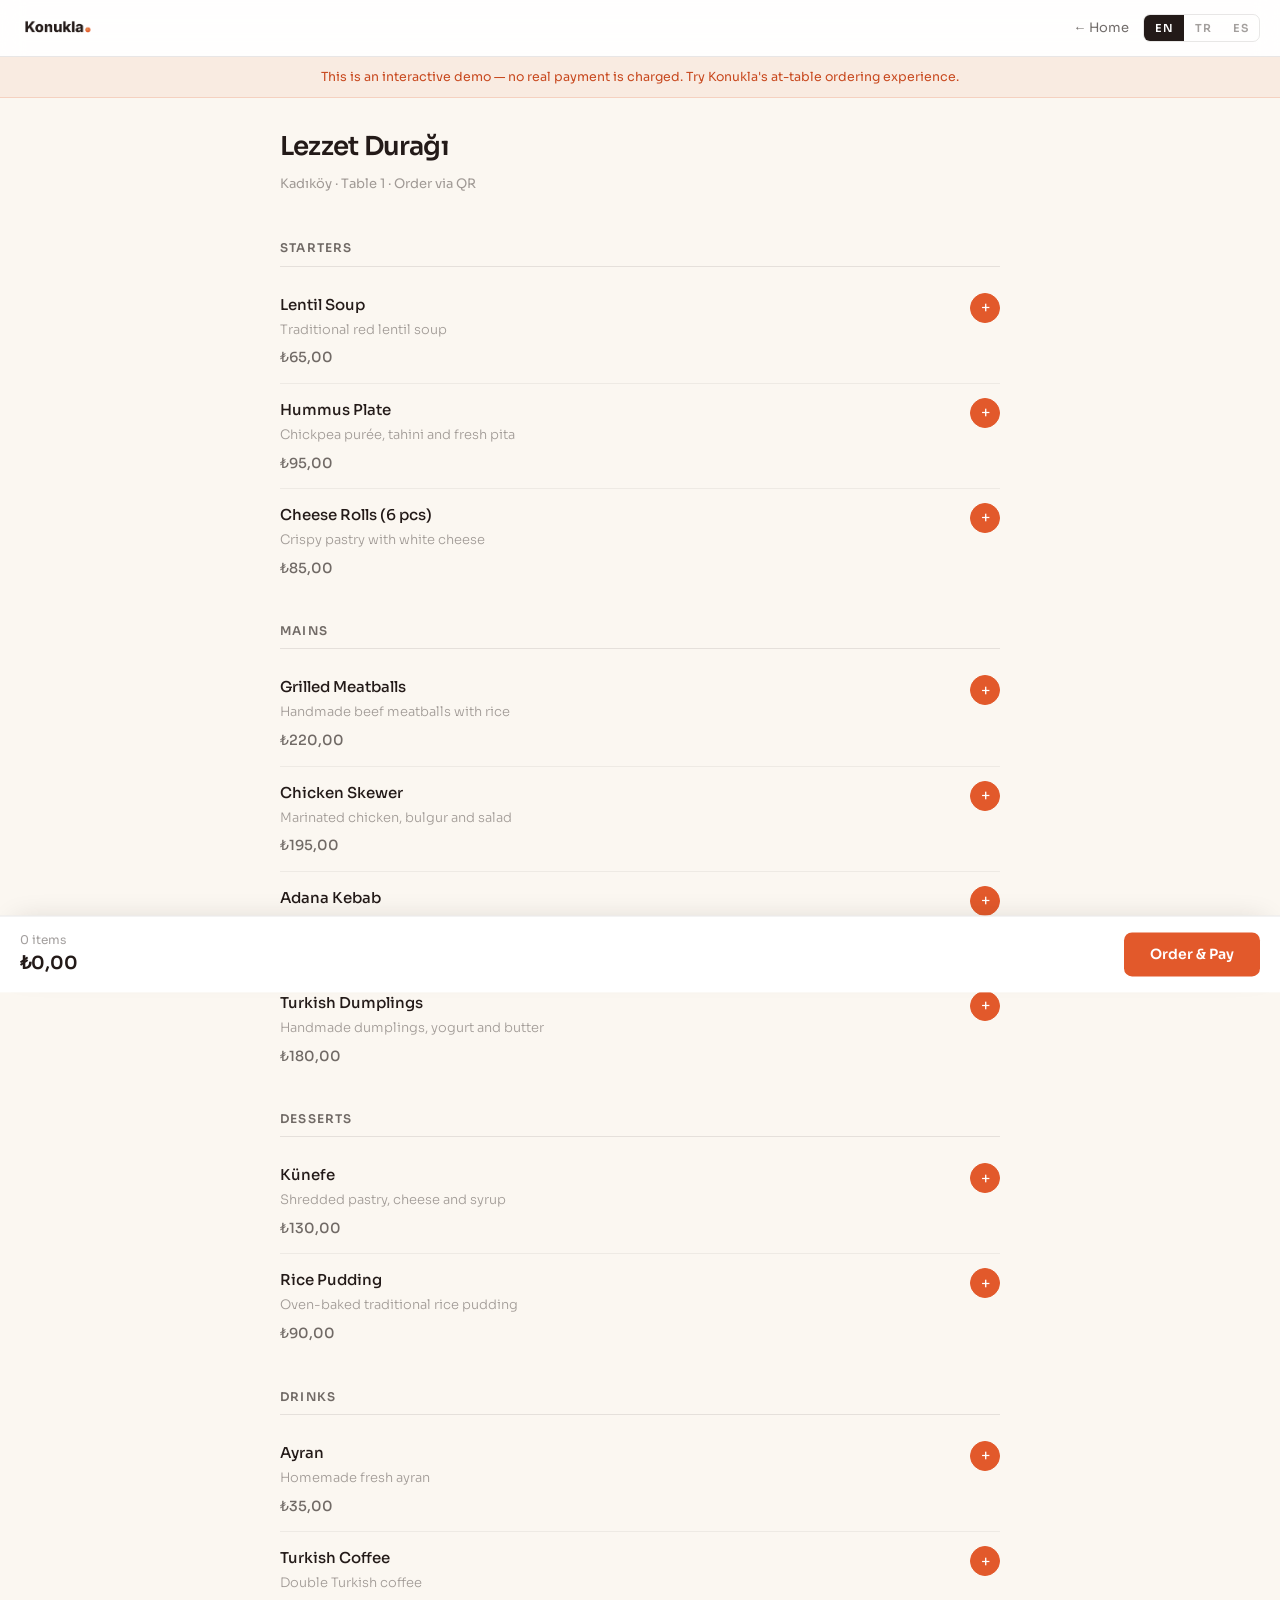
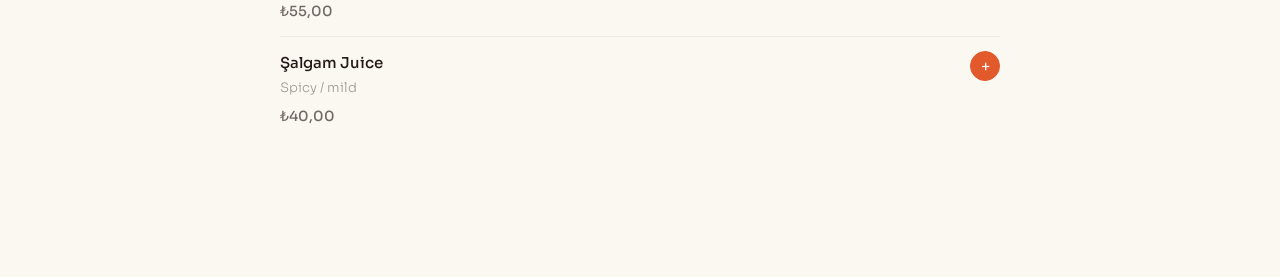
==== commit 3da7cca9: "feat(site): English default + EN/TR/ES on remaining pages - gorusme.html (talk-to-sales): EN default" ====
--- a/demo.html
+++ b/demo.html
@@ -1,10 +1,10 @@
 <!DOCTYPE html>
-<html lang="tr">
+<html lang="en">
 <head>
 <meta charset="UTF-8">
 <meta name="viewport" content="width=device-width, initial-scale=1.0">
-<title>Demo Sipariş — Konukla</title>
-<meta name="description" content="Konukla QR sipariş deneyimini canlı deneyin — menüye göz atın, sepete ekleyin, ödeme akışını görün.">
+<title>Demo Order — Konukla</title>
+<meta name="description" content="Try the Konukla QR ordering experience live — browse the menu, add to cart, and see the payment flow.">
 <link rel="icon" type="image/svg+xml" href="/assets/konukla-favicon.svg">
 <link rel="preconnect" href="https://fonts.googleapis.com">
 <link href="https://fonts.googleapis.com/css2?family=Sora:wght@300;400;500;600&display=swap" rel="stylesheet">
@@ -99,10 +99,11 @@
 <div class="topbar">
   <a href="/" class="brand" aria-label="Konukla"><img src="/assets/konukla-logo.png" alt="Konukla"></a>
   <div class="right">
-    <a href="/" class="home"><span class="tr-text">← Ana sayfa</span><span class="en-text lang-hidden">← Home</span></a>
+    <a href="/" class="home"><span class="tr-text lang-hidden">← Ana sayfa</span><span class="en-text">← Home</span></a>
     <div class="lang-switcher">
-      <button class="lang-btn active" onclick="setLang('tr')" aria-label="Türkçe">TR</button>
-      <button class="lang-btn" onclick="setLang('en')" aria-label="English">EN</button>
+      <button class="lang-btn active" onclick="setLang('en')" aria-label="English">EN</button>
+      <button class="lang-btn" onclick="setLang('tr')" aria-label="Türkçe">TR</button>
+      <button class="lang-btn" onclick="setLang('es')" aria-label="Español">ES</button>
     </div>
   </div>
 </div>
@@ -158,8 +159,8 @@
       <span class="tr-text">Ödemeyi Tamamla</span><span class="en-text lang-hidden">Complete Payment</span>
     </button>
     <p class="pay-note">
-      <span class="tr-text">🔒 Gerçek üretimde ödemeler iyzico ile güvenle alınır. Bu demoda kart bilgisi işlenmez.</span>
-      <span class="en-text lang-hidden">🔒 In production, payments are secured by iyzico. No card data is processed in this demo.</span>
+      <span class="tr-text">🔒 Gerçek kullanımda ödeme masada, restoranın kendi POS'unda alınır. Bu demoda ödeme yapılmaz.</span>
+      <span class="en-text lang-hidden">🔒 In real use, payment is taken at the table on the restaurant's own POS. No payment is processed in this demo.</span>
     </p>
   </div>
 </div>
@@ -198,8 +199,62 @@
     { id:12, cat:'İçecekler', catEn:'Drinks', tr:'Şalgam Suyu', en:'Şalgam Juice', dTr:'Acılı / acısız', dEn:'Spicy / mild', price:40 },
   ];
 
-  let lang = 'tr';
+  let lang = 'en';
+  const LANGS = ['en', 'tr', 'es'];
+  const norm = (s) => s.replace(/\s+/g, ' ').trim();
   const cart = {}; // id -> qty
+
+  // Spanish overlay, keyed on the English text (static UI + dynamic menu items).
+  // Applied in applyLang() so re-rendered menu/checkout content is translated too.
+  const ES = {
+    "← Home": "← Inicio",
+    "This is an interactive demo — no real payment is charged. Try Konukla's at-table ordering experience.": "Esta es una demo interactiva: no se cobra ningún pago real. Prueba la experiencia de pedido en mesa de Konukla.",
+    "Kadıköy · Table 1 · Order via QR": "Kadıköy · Mesa 1 · Pide por QR",
+    "items": "artículos",
+    "Order & Pay": "Pedir y pagar",
+    "Order Summary": "Resumen del pedido",
+    "Lezzet Durağı · Table 1": "Lezzet Durağı · Mesa 1",
+    "Total": "Total",
+    "Card Number": "Número de tarjeta",
+    "Expiry": "Caducidad",
+    "Complete Payment": "Completar pago",
+    "🔒 In real use, payment is taken at the table on the restaurant's own POS. No payment is processed in this demo.": "🔒 En uso real, el pago se cobra en la mesa con el propio TPV del restaurante. En esta demo no se procesa ningún pago.",
+    "Order received!": "¡Pedido recibido!",
+    "Your order has been sent to the kitchen. Enjoy!": "Tu pedido se ha enviado a la cocina. ¡Que aproveche!",
+    "Order No": "Nº de pedido",
+    "Restart demo": "Reiniciar demo",
+    "Back to home": "Volver al inicio",
+    // Categories
+    "Starters": "Entrantes",
+    "Mains": "Platos principales",
+    "Desserts": "Postres",
+    "Drinks": "Bebidas",
+    // Dishes + descriptions
+    "Lentil Soup": "Sopa de lentejas",
+    "Traditional red lentil soup": "Sopa tradicional de lentejas rojas",
+    "Hummus Plate": "Plato de hummus",
+    "Chickpea purée, tahini and fresh pita": "Puré de garbanzos, tahini y pita fresca",
+    "Cheese Rolls (6 pcs)": "Rollitos de queso (6 uds)",
+    "Crispy pastry with white cheese": "Masa crujiente con queso blanco",
+    "Grilled Meatballs": "Albóndigas a la parrilla",
+    "Handmade beef meatballs with rice": "Albóndigas de ternera caseras con arroz",
+    "Chicken Skewer": "Brocheta de pollo",
+    "Marinated chicken, bulgur and salad": "Pollo marinado, bulgur y ensalada",
+    "Adana Kebab": "Kebab Adana",
+    "Spicy hand-minced kebab with lavash": "Kebab picante de carne picada a mano con lavash",
+    "Turkish Dumplings": "Raviolis turcos (mantı)",
+    "Handmade dumplings, yogurt and butter": "Raviolis caseros, yogur y mantequilla",
+    "Künefe": "Künefe",
+    "Shredded pastry, cheese and syrup": "Masa de cabello de ángel, queso y almíbar",
+    "Rice Pudding": "Arroz con leche",
+    "Oven-baked traditional rice pudding": "Arroz con leche tradicional al horno",
+    "Ayran": "Ayran",
+    "Homemade fresh ayran": "Ayran fresco casero",
+    "Turkish Coffee": "Café turco",
+    "Double Turkish coffee": "Café turco doble",
+    "Şalgam Juice": "Zumo de Şalgam",
+    "Spicy / mild": "Picante / suave"
+  };
 
   const fmt = (n) => n.toFixed(2).replace('.', ',');
 
@@ -273,17 +328,36 @@
   }
 
   function setLang(l) {
-    lang = l; document.documentElement.lang = l;
-    document.querySelectorAll('.lang-btn').forEach(b => b.classList.toggle('active', b.textContent.toLowerCase() === l));
+    if (!LANGS.includes(l)) l = 'en';
+    lang = l;
+    document.documentElement.lang = l;
+    try { localStorage.setItem('konukla_lang', l); } catch (e) {}
+    document.querySelectorAll('.lang-btn').forEach(b => b.classList.toggle('active', b.textContent.trim().toLowerCase() === l));
     applyLang();
   }
   function applyLang() {
-    document.querySelectorAll('.tr-text').forEach(e => e.classList.toggle('lang-hidden', lang === 'en'));
+    const showEnglishSpans = lang !== 'tr';
+    document.querySelectorAll('.tr-text').forEach(e => e.classList.toggle('lang-hidden', showEnglishSpans));
     document.querySelectorAll('.en-text').forEach(e => e.classList.toggle('lang-hidden', lang === 'tr'));
+    // Overlay Spanish onto (or restore English into) the English spans.
+    document.querySelectorAll('.en-text').forEach(e => {
+      if (e.dataset.enHtml === undefined) {
+        e.dataset.enHtml = e.innerHTML;
+        e.dataset.enKey = norm(e.textContent);
+      }
+      const es = ES[e.dataset.enKey];
+      e.innerHTML = (lang === 'es' && es !== undefined) ? es : e.dataset.enHtml;
+    });
   }
 
   renderMenu();
   renderCart();
+
+  (function initLang() {
+    let saved = 'en';
+    try { saved = localStorage.getItem('konukla_lang') || 'en'; } catch (e) {}
+    setLang(LANGS.includes(saved) ? saved : 'en');
+  })();
 </script>
 </body>
 </html>
